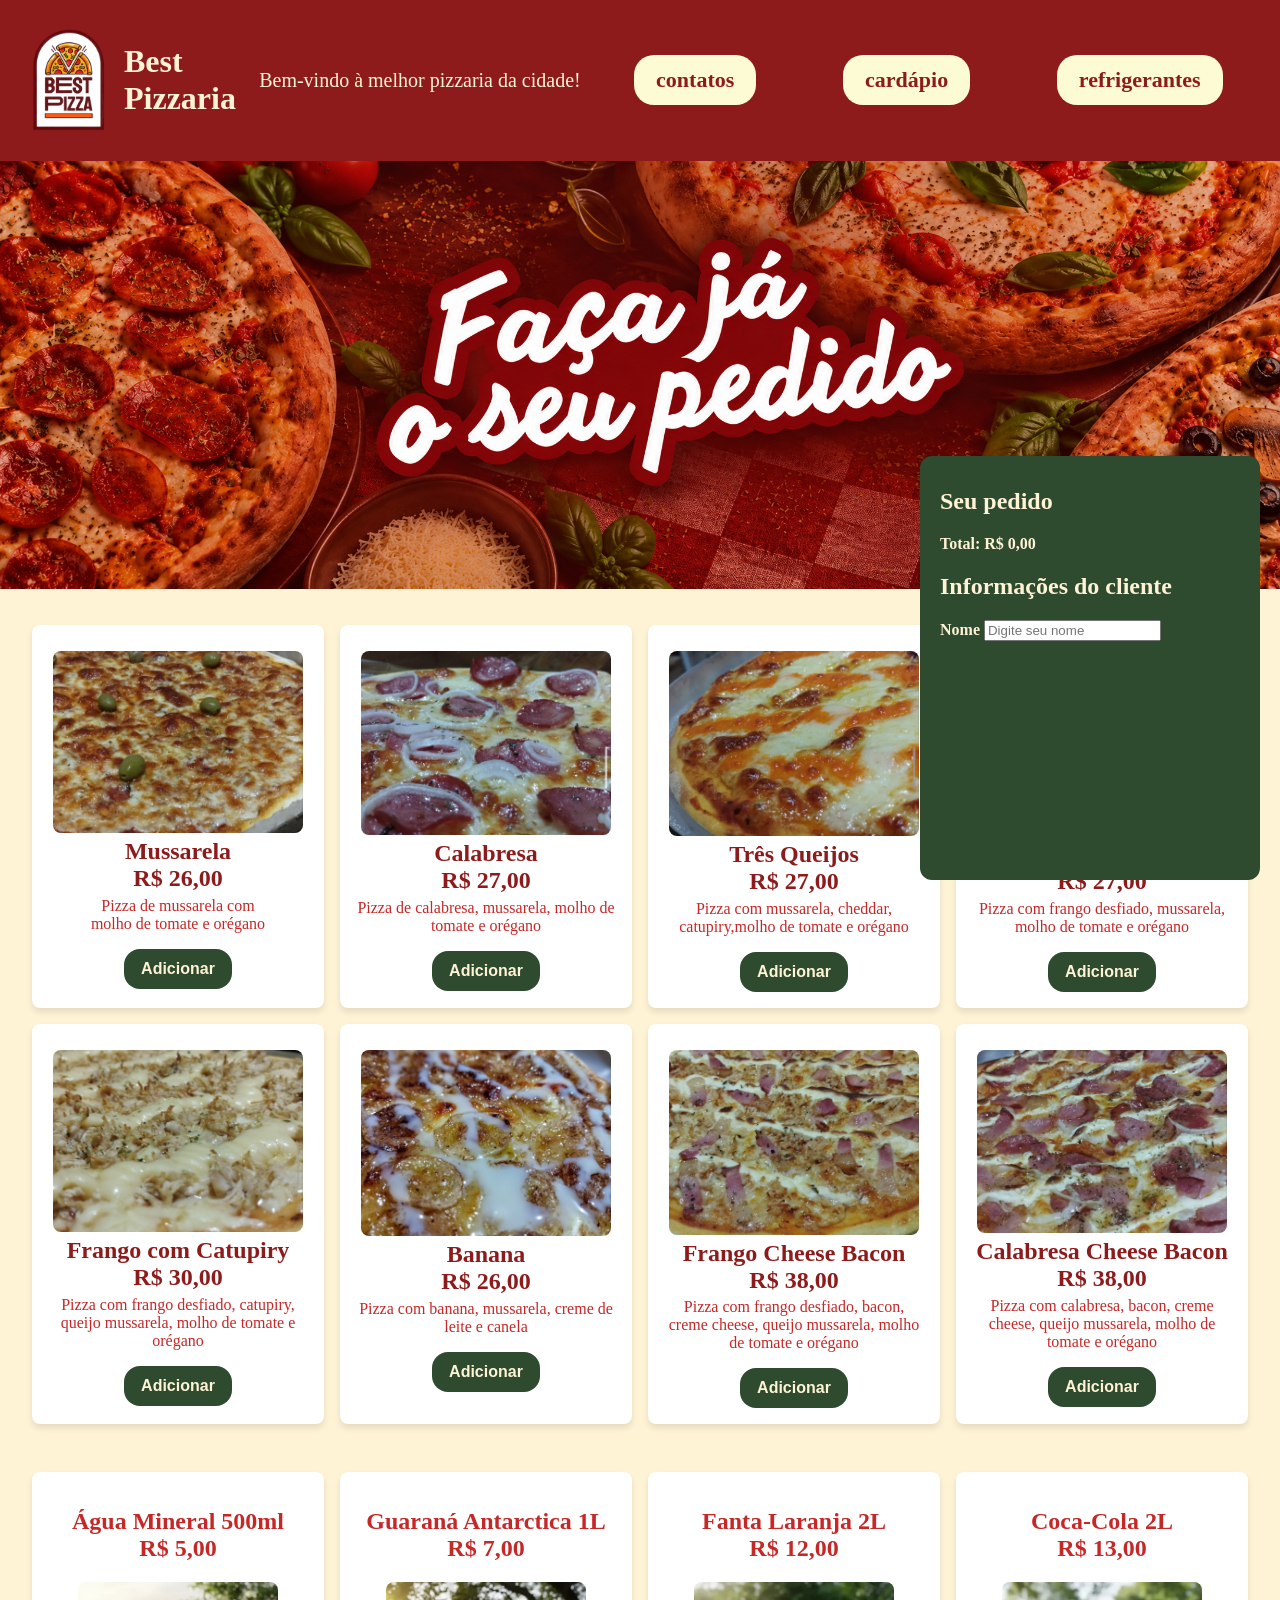
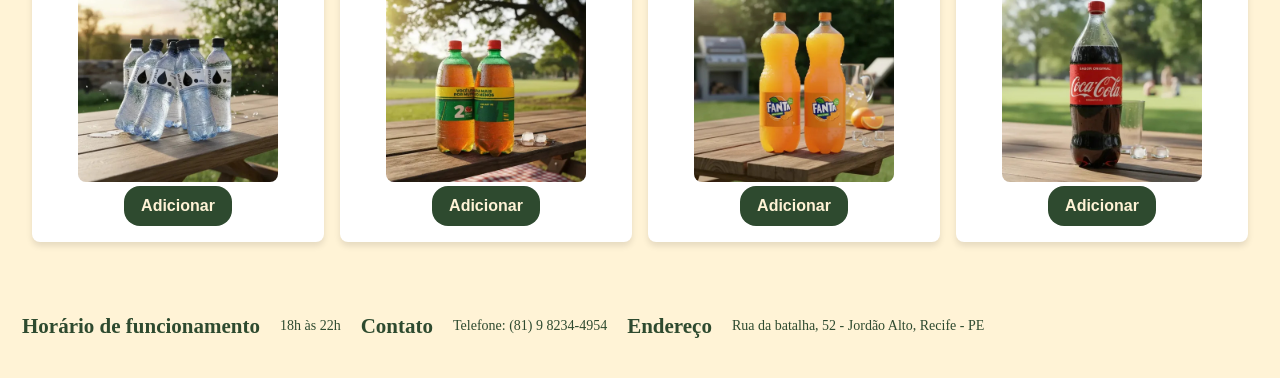
==== index.html @ 0d4bc72b "first commit" ====
<!DOCTYPE html>
<html lang="pt-br">
<head>
    <meta charset="UTF-8">
    <meta name="viewport" content="width=device-width, initial-scale=1.0">
    <link rel="stylesheet" href="style.css">
    <script src="script.js"></script>
    <link rel="icon" type="image/x-icon" href="besticone.png">
    <title>Best Pizzaria</title>
</head>
<body>
    <header>
        <img src="nav/logobesstt.png" alt="logo da pizzaria" class="logo">
        <h1 class="texto1">Best Pizzaria</h1>
        <p class="texto">Bem-vindo à melhor pizzaria da cidade!</p>
        <a class="btn-navg" href="#contato">contatos</a>
        <a class="btn-navg" href="#cardapio">cardápio</a>
        <a class="btn-navg" href="#refrigerantes">refrigerantes</a>
    </header>
<div class="bar">
       <img src="nav/bans.jpg" alt="Faça seu pedido" class="imagem-bar">
</div>
    <div class="sabores" id="cardapio">
        <div class="pizzas"> 
            <img src="sabores/mussarela.jpg" alt="Pizza de Mussarela" class="imagempizza">
            <h2>Mussarela <br>R$ 26,00</h2>
            <p>Pizza de mussarela com <br> molho de tomate e orégano </p> 
    <div class="buttons">
             <button onclick="adicionarPizza('Mussarela', 26)">
        Adicionar
             </div>
    </button>
    </div>   
        <div class="pizzas">
            <img src="sabores/calabresa.jpg" alt="Pizza de Calabresa" class="imagempizza">
            <h2>Calabresa <br>R$ 27,00</h2>
            <p>Pizza de calabresa, mussarela, molho de tomate e orégano</p>
              <div class="buttons">
             <button onclick="adicionarPizza('Calabresa', 27)">
        Adicionar
             </div>
    </button>
    </div>   
        <div class="pizzas">
            <img src="sabores/tresqueijos.jpg" alt="Pizza Três Queijos" class="imagempizza">
            <h2 class="textorodape">Três Queijos <br>R$ 27,00</h2>
            <p class="textorodape">Pizza com mussarela, cheddar, catupiry,molho de tomate e orégano</p>
              <div class="buttons">
             <button onclick="adicionarPizza('Três Queijos', 27)">
        Adicionar
             </div>
    </button>
    </div>   
        <div class="pizzas">
            <img src="sabores/frango.jpg" alt="Pizza de Frango" class="imagempizza">
            <h2 class="textorodape">Frango <br>R$ 27,00</h2>
            <p class="textorodape">Pizza com frango desfiado, mussarela, molho de tomate e orégano</p>
            <div class="buttons">
             <button onclick="adicionarPizza('Frango', 27)">
        Adicionar
             </div>
    </button>
        </div>
        <div class="pizzas">
            <img src="sabores/frangocatupiry.jpg" alt="Pizza Frango com Catupiry" class="imagempizza">
            <h2 class="textorodape">Frango com Catupiry <br>R$ 30,00</h2>
            <p class="textorodape">Pizza com frango desfiado, catupiry, queijo mussarela, molho de tomate e orégano</p>
            <div class="buttons">
             <button onclick="adicionarPizza('Frango com Catupiry', 30)">
        Adicionar
             </div>
    </button>
            </div>

         <div class="pizzas">
            <img src="sabores/banana.jpg" alt="Pizza de Banana" class="imagempizza">
            <h2 class="textorodape">Banana <br>R$ 26,00</h2>
            <p class="textorodape">Pizza com banana, mussarela, creme de leite e canela</p>
            <div class="buttons">
             <button onclick="adicionarPizza('Banana', 26)">
        Adicionar
             </div>
    </button>
        </div>
         <div class="pizzas">
            <img src="sabores/frangoxbacon.jpg" alt="Pizza Frango Cheese e Bacon" class="imagempizza">
            <h2 class="textorodape">Frango Cheese Bacon <br>R$ 38,00</h2>
            <p class="textorodape">Pizza com frango desfiado, bacon, creme cheese, queijo mussarela, molho de tomate e orégano</p>
            <div class="buttons">
             <button onclick="adicionarPizza('Frango Cheese Bacon', 38)">
        Adicionar
             </div>
    </button>
        </div>
         <div class="pizzas">
            <img src="sabores/calabresaxbacon.jpg" alt="Pizza Calabresa Cheese Bacon" class="imagempizza">
            <h2 div class="textorodape">Calabresa Cheese Bacon <br>R$ 38,00</h2>
            <p div class="textorodape">Pizza com calabresa, bacon, creme cheese, queijo mussarela, molho de tomate e orégano</p>
            <div class="buttons">
             <button onclick="adicionarPizza('Calabresa Cheese Bacon', 38)">
        Adicionar
             </div>
    </button>
        </div>
    </div>
    <div class="refris" id="refrigerantes">
        <div class="refrigerantes">
        <h2>Água Mineral 500ml <br> R$ 5,00</h2>
        <img src="refrigerantes/agua.jpg" alt="Água Mineral 500ml" class="imagensrefrigerante">
        <div class="buttons">
             <button onclick="adicionarPizza('Água Mineral 500ml', 5)">
        Adicionar
             </div>
    </button>
        </div>
        <div class="refrigerantes">
        <h2>Guaraná Antarctica 1L <br> R$ 7,00</h2>
        <img src="refrigerantes/antartica1.jpg" alt="Guaraná Antarctica 1L" class="imagensrefrigerante">
        <div class="buttons">
             <button onclick="adicionarPizza('Guaraná Antarctica 1L', 7)">
        Adicionar
             </div>
    </button>
        </div>
        <div class="refrigerantes">
        <h2>Fanta Laranja 2L <br> R$ 12,00</h2>
        <img src="refrigerantes/fanta2.jpg" alt="Fanta Laranja 2L" class="imagensrefrigerante">
        <div class="buttons">
             <button onclick="adicionarPizza('Fanta Laranja 2L', 12)">
        Adicionar
             </div>
    </button>
        </div>
        <div class="refrigerantes">
        <h2>Coca-Cola 2L <br> R$ 13,00</h2>
        <img src="refrigerantes/coca2.jpg" alt="Coca-Cola 2L" class="imagensrefrigerante">
        <div class="buttons">
             <button onclick="adicionarPizza('Frango com Catupiry', 30)">
        Adicionar
             </div>
    </button>
        </div>
    </div>
<section class="carrinho">
    <h2>Seu pedido</h2>
         <ul id="lista-carrinho">
            </ul>
        <p>Total: R$ <span id="total">0,00</span></p>
    <h2>Informações do cliente</h2>
    <label for="nome">Nome</label>
    <input class="infotexto" id="nome" placeholder="Digite seu nome" >
</section>
    <footer id="contato">
        <h2>Horário de funcionamento</h2>
        <p>18h às 22h</p>
        <h2>Contato</h2>
        <p>Telefone: (81) 9 8234-4954</p>
        <h2>Endereço</h2>
        <p>Rua da batalha, 52 - Jordão Alto, Recife - PE</p>
    </footer>
    
</body>
</html>
---- style.css ----
body {
    background-color: #fff3d6;
    color: #2B2118;
}
body {
    margin: 0;
    font-family: "Bree Serif", serif;
    color: #C62828;
}
header {
    display: flex;
    align-items: center;
    justify-content: space-between;
    background-color: #8E1B1B;
    color: #FFF3D6;
    padding: 22px 14px;
}
.texto1 {
width: 10%;
}
.logo {
    padding: 0px 15px;
    width: 80px;
    height: auto;
}
.imagem-bar {
    width: 100%; 
}
.texto {
    color: #FFF3D6;
    font-size: 20px;
    padding: 0px 10px;
    display: flex;
}
.btn-navg{
    display: flex;
    color: #8E1B1B;
    background-color: #FDFBD4;
    border: none;
    margin: auto;
    cursor: pointer;
    font-size: 22px;
    font-weight: bold;
    padding: 12px 22px;    
    text-decoration: none;
    border-radius: 20px;
}
.btn-navg:hover {
    background-color: #2E4A2F;
    color: #FFF3D6;
}
.sabores {
    margin: 16px;
    padding: 16px;
    display: grid;
    grid-template-columns: repeat(4, minmax(200px, 1fr));
    gap: 16px;
}
.pizzas {
    text-align: center;
    background-color: #ffffff;
    padding: 16px;
    border-radius: 8px;
    box-shadow: 0 4px 6px rgba(0, 0, 0, 0.1);
}
.pizzas h2 {
    color: #8E1B1B;
    margin-top: 1px;
    font-weight: bold;
}
.pizzas p {
    margin-top: -15px;
}
.imagempizza {
    border-radius: 8px;
    display:inline;
    width: 250px;
    height: auto;
    margin-top: 10px;
}
.refris {
    margin: 16px;
    padding: 16px;
    display: grid;
    grid-template-columns: repeat(4, minmax(200px, 1fr));
    gap: 16px;}

    .refrigerantes {
            text-align: center;
    background-color: #ffffff;
    padding: 16px;
    border-radius: 8px;
    box-shadow: 0 4px 6px rgba(0, 0, 0, 0.1);}

.imagensrefrigerante {
    display:inline;
    align-items: center;
    width: 200px;
    height: auto;
   border-radius: 8px;

}
.buttons button {
    background-color: #2E4A2F;
    color: #FFF3D6;
    border: none;
    cursor: pointer;
    font-weight: bold;
    font-size: 16px;
    padding: 11px 17px;
    border-radius: 16px;
}
.buttons button:hover {
    background-color: #fbfcfb;
    color: #2E4A2F;
}
.carrinho {
    position: fixed;
    width: 300px;
    height: 400px;
    bottom: 20px;
    right: 20px;
    background-color: #2E4A2F;
    color: #FFF3D6;
    border: none;
    cursor: pointer;
    font-weight: bold;
    font-size: 16px;
    padding: 12px 20px;
    border-radius: 12px;
}
.textinfo{
    font-weight:normal;
    font-size: 22px;
}
footer {
    display:flex;
    justify-content: between;
    text-align: center;
    font-size: 14px;
    color: #2E4A2F;
    padding: 22px;
    align-items: center;
    gap: 20px;
}
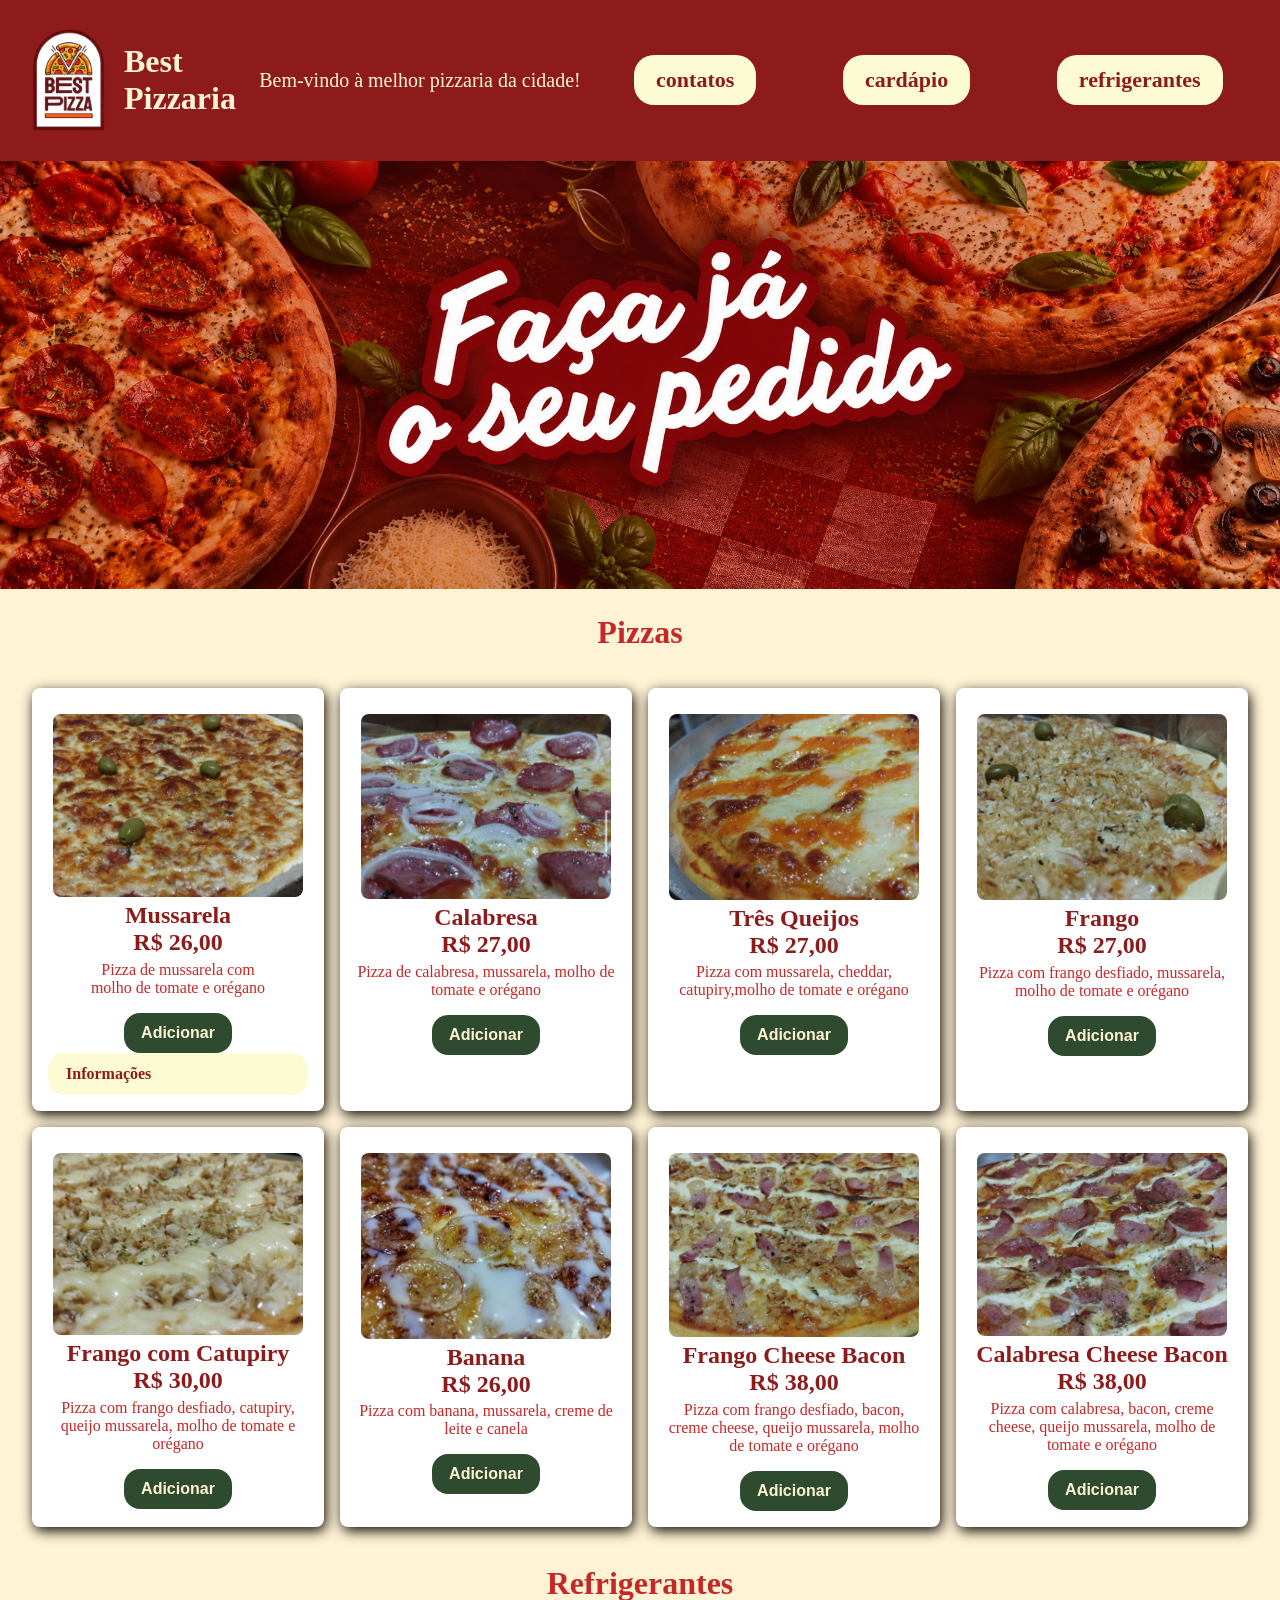
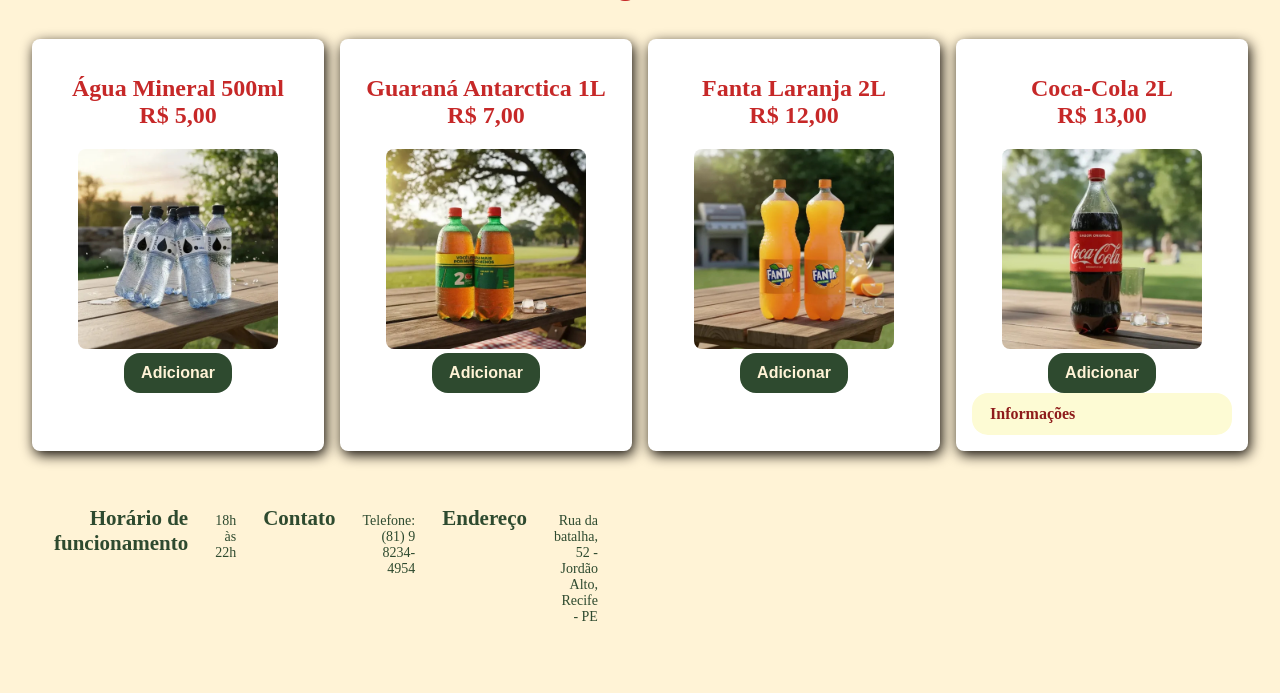
==== commit c35cd1ca: "atualização 0.0.06" ====
--- a/index.html
+++ b/index.html
@@ -20,17 +20,23 @@
 <div class="bar">
        <img src="nav/bans.jpg" alt="Faça seu pedido" class="imagem-bar">
 </div>
+<div class="titulo">
+      <h1>Pizzas</h1>
+    </div>
     <div class="sabores" id="cardapio">
         <div class="pizzas"> 
             <img src="sabores/mussarela.jpg" alt="Pizza de Mussarela" class="imagempizza">
             <h2>Mussarela <br>R$ 26,00</h2>
             <p>Pizza de mussarela com <br> molho de tomate e orégano </p> 
-    <div class="buttons">
+       <div class="botoes">
+        <div class="buttons">
              <button onclick="adicionarPizza('Mussarela', 26)">
         Adicionar
-             </div>
-    </button>
-    </div>   
+            </button>
+        </div>
+        <a class="infos" href="sabor.html">Informações</a>
+        </div>
+    </div>
         <div class="pizzas">
             <img src="sabores/calabresa.jpg" alt="Pizza de Calabresa" class="imagempizza">
             <h2>Calabresa <br>R$ 27,00</h2>
@@ -103,6 +109,9 @@
     </button>
         </div>
     </div>
+    <div class="titulo">
+      <h1>Refrigerantes</h1>
+    </div>
     <div class="refris" id="refrigerantes">
         <div class="refrigerantes">
         <h2>Água Mineral 500ml <br> R$ 5,00</h2>
@@ -130,26 +139,19 @@
         Adicionar
              </div>
     </button>
-        </div>
+    </div>
         <div class="refrigerantes">
         <h2>Coca-Cola 2L <br> R$ 13,00</h2>
         <img src="refrigerantes/coca2.jpg" alt="Coca-Cola 2L" class="imagensrefrigerante">
+        <div class="botoes">
         <div class="buttons">
              <button onclick="adicionarPizza('Frango com Catupiry', 30)">
         Adicionar
-             </div>
-    </button>
+            </button>
+        </div>
+        <a class="infos" href="sabor.html">Informações</a>
         </div>
     </div>
-<section class="carrinho">
-    <h2>Seu pedido</h2>
-         <ul id="lista-carrinho">
-            </ul>
-        <p>Total: R$ <span id="total">0,00</span></p>
-    <h2>Informações do cliente</h2>
-    <label for="nome">Nome</label>
-    <input class="infotexto" id="nome" placeholder="Digite seu nome" >
-</section>
     <footer id="contato">
         <h2>Horário de funcionamento</h2>
         <p>18h às 22h</p>
--- a/style.css
+++ b/style.css
@@ -61,7 +61,7 @@
     background-color: #ffffff;
     padding: 16px;
     border-radius: 8px;
-    box-shadow: 0 4px 6px rgba(0, 0, 0, 0.1);
+    box-shadow: 2px 4px 13px #0e0904
 }
 .pizzas h2 {
     color: #8E1B1B;
@@ -78,6 +78,9 @@
     height: auto;
     margin-top: 10px;
 }
+.titulo{
+    text-align: center;
+}
 .refris {
     margin: 16px;
     padding: 16px;
@@ -90,7 +93,7 @@
     background-color: #ffffff;
     padding: 16px;
     border-radius: 8px;
-    box-shadow: 0 4px 6px rgba(0, 0, 0, 0.1);}
+    box-shadow: 2px 4px 13px #0e0904; }
 
 .imagensrefrigerante {
     display:inline;
@@ -133,14 +136,46 @@
     font-weight:normal;
     font-size: 22px;
 }
+.infos {
+    display: flex;
+    color: #8E1B1B;
+    background-color: #FDFBD4;
+    border: none;
+    margin: auto;
+    cursor: pointer;
+    font-size: 16px;
+    font-weight: bold;
+    padding: 12px 18px;    
+    text-decoration: none;
+    text-align: center;
+    border-radius: 16px;
+}
+.infsabores{
+    display: flex;
+    background-color:#FDFBD4;
+    border-radius: 8px;
+    padding: 25px 50px; 
+    box-shadow: 4px 7px 30px #0e0904
+}
+.pizzainfo{
+    display: flex;
+    width: 400px;
+    padding: 30px 55px;
+    border-radius: 60px;
+}
+.textosinf{
+    display:flex;
+    font-size: 15px;
+    text-align: center;
+}
 footer {
     display:flex;
     justify-content: between;
-    text-align: center;
+    text-align:right;
     font-size: 14px;
     color: #2E4A2F;
     padding: 22px;
-    align-items: center;
-    gap: 20px;
+    align-items:baseline;
+    gap: 27px;
 }
 
